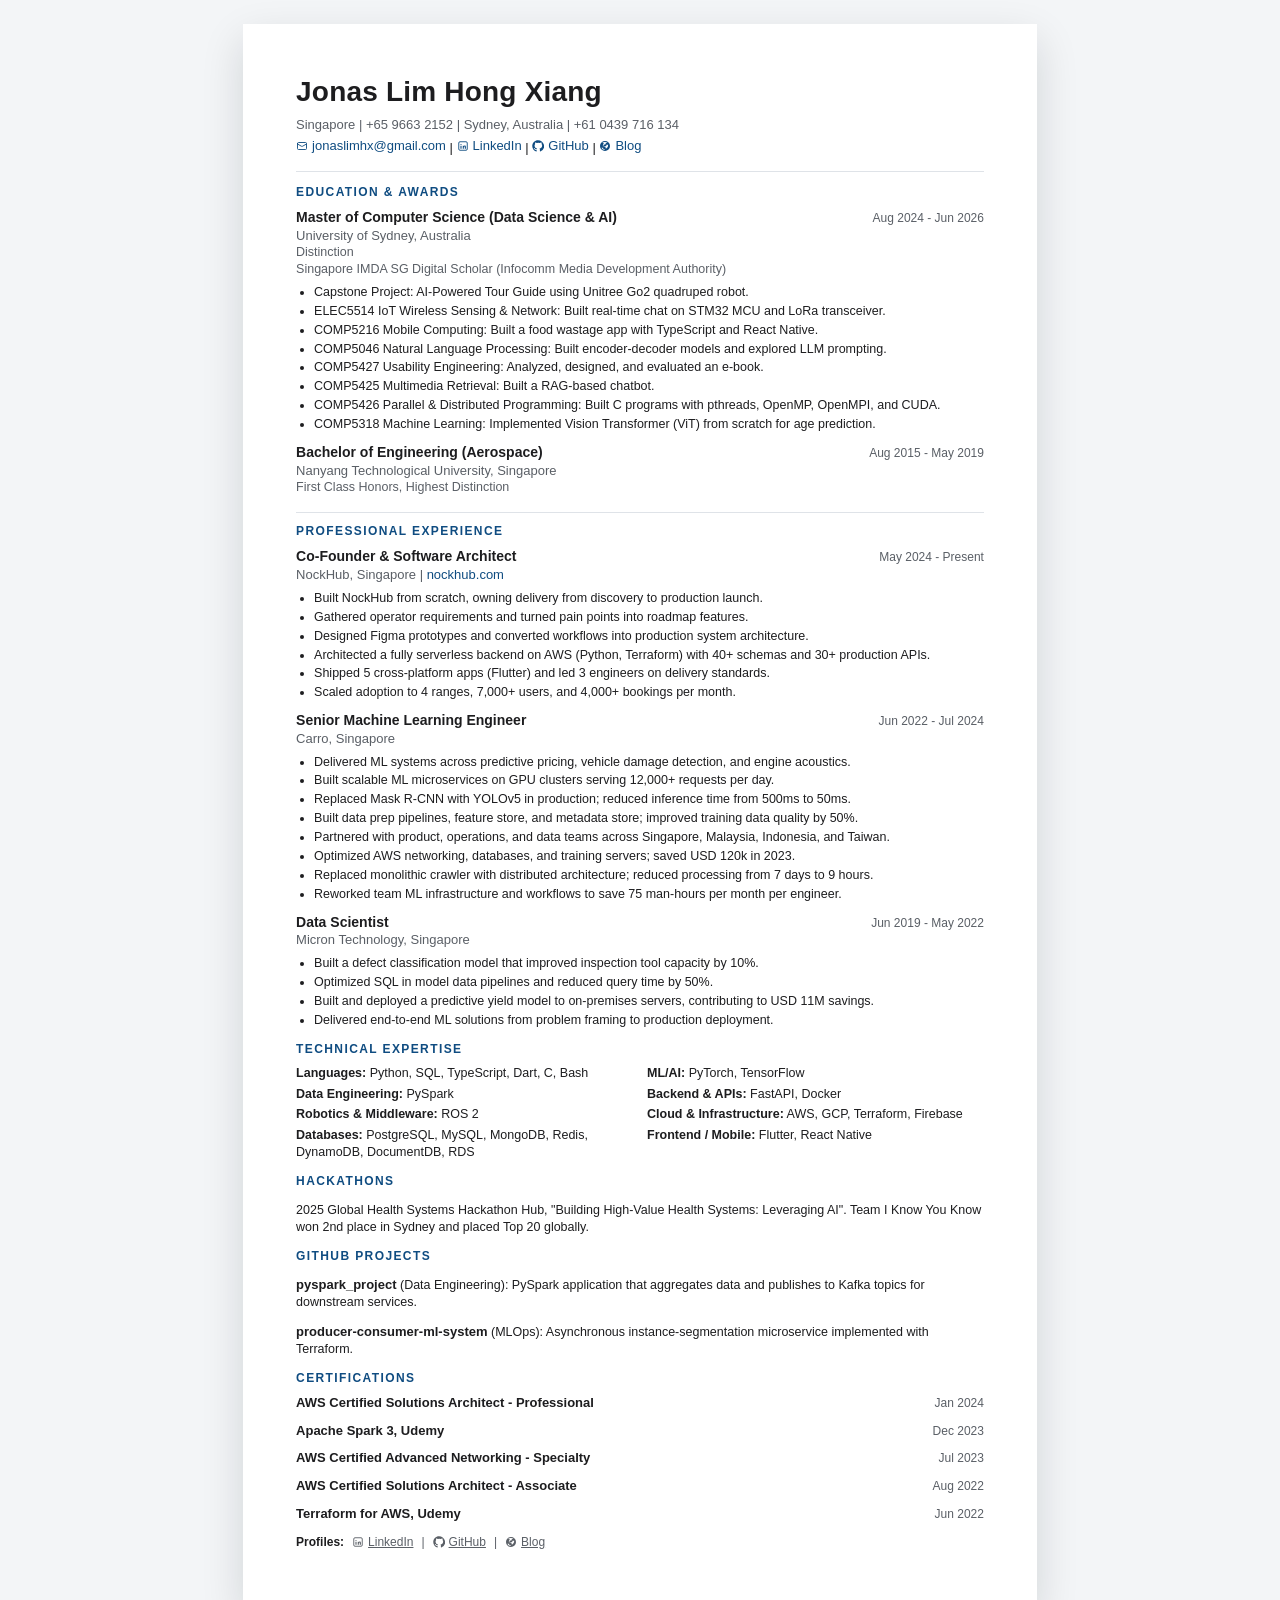
==== resume/index.html @ 03ac6a00 "Create print-ready HTML resume and update PDF export workflow" ====
<!doctype html>
<html lang="en">
  <head>
    <meta charset="UTF-8" />
    <meta name="viewport" content="width=device-width, initial-scale=1.0" />
    <title>Jonas Lim Hong Xiang - Resume</title>
    <style>
      :root {
        --ink: #1d1d1f;
        --muted: #5a5f66;
        --line: #dfe3e8;
        --accent: #0f4c81;
        --paper: #ffffff;
        --bg: #f3f5f7;
      }

      * {
        box-sizing: border-box;
      }

      body {
        margin: 0;
        padding: 24px;
        background: var(--bg);
        color: var(--ink);
        font-family: "Avenir Next", "Segoe UI", "Helvetica Neue", Arial, sans-serif;
        line-height: 1.35;
      }

      .page {
        width: 210mm;
        min-height: 297mm;
        margin: 0 auto;
        background: var(--paper);
        padding: 14mm;
        box-shadow: 0 16px 40px rgba(15, 20, 26, 0.14);
      }

      h1 {
        margin: 0;
        font-size: 28px;
        line-height: 1.1;
        letter-spacing: 0.2px;
      }

      .subline {
        margin-top: 8px;
        color: var(--muted);
        font-size: 13px;
      }

      .links {
        margin-top: 4px;
        font-size: 13px;
      }

      .links a {
        color: var(--accent);
        text-decoration: none;
      }

      .contact-link {
        display: inline-flex;
        align-items: center;
        gap: 4px;
      }

      .contact-link .icon {
        width: 12px;
        height: 12px;
        display: inline-block;
        color: currentColor;
      }

      .links a:hover {
        text-decoration: underline;
      }

      hr {
        border: 0;
        border-top: 1px solid var(--line);
        margin: 14px 0 12px;
      }

      section {
        margin-bottom: 12px;
      }

      .section-break {
        margin-top: 16px;
        padding-top: 10px;
        border-top: 1px solid var(--line);
      }

      h2 {
        margin: 0 0 8px;
        color: var(--accent);
        font-size: 12px;
        letter-spacing: 1.4px;
        text-transform: uppercase;
      }

      .entry {
        margin-bottom: 10px;
      }

      .entry-head {
        display: flex;
        justify-content: space-between;
        gap: 12px;
        align-items: baseline;
      }

      .role {
        font-weight: 700;
        font-size: 14px;
      }

      .org {
        color: var(--muted);
        font-weight: 500;
        font-size: 13px;
      }

      .org a {
        color: var(--accent);
        text-decoration: none;
      }

      .org a:hover {
        text-decoration: underline;
      }

      .date {
        font-size: 12px;
        color: var(--muted);
        white-space: nowrap;
      }

      ul {
        margin: 6px 0 0;
        padding-left: 18px;
      }

      li {
        margin: 2px 0;
        font-size: 12.5px;
      }

      .meta {
        font-size: 12.5px;
        color: var(--muted);
      }

      .skills-grid {
        display: grid;
        grid-template-columns: 1fr 1fr;
        gap: 4px 14px;
      }

      .skill-item {
        font-size: 12.5px;
      }

      .skill-item strong {
        font-weight: 700;
      }

      .project {
        margin-bottom: 8px;
        font-size: 12.5px;
      }

      .project strong {
        font-size: 13px;
      }

      .footer-links {
        margin-top: 8px;
        font-size: 12px;
        color: var(--muted);
      }

      .footer-links nav {
        display: flex;
        flex-wrap: wrap;
        align-items: center;
        gap: 8px;
      }

      .footer-label {
        font-weight: 600;
        color: var(--ink);
      }

      .footer-links .contact-link {
        color: var(--muted);
      }

      .certifications .role {
        font-size: 13px;
        font-weight: 600;
      }

      @page {
        size: A4;
        margin: 12mm;
      }

      @media print {
        body {
          background: #fff;
          padding: 0;
        }

        .page {
          width: auto;
          min-height: auto;
          margin: 0;
          padding: 0;
          box-shadow: none;
        }

        section,
        .entry {
          break-inside: avoid;
        }
      }
    </style>
  </head>
  <body>
    <main class="page">
      <header>
        <h1>Jonas Lim Hong Xiang</h1>
        <div class="subline">Singapore | +65 9663 2152 | Sydney, Australia | +61 0439 716 134</div>
        <div class="links">
          <a class="contact-link" href="mailto:jonaslimhx@gmail.com">
            <svg class="icon" viewBox="0 0 24 24" aria-hidden="true">
              <path
                d="M3 7a2 2 0 0 1 2-2h14a2 2 0 0 1 2 2v10a2 2 0 0 1-2 2H5a2 2 0 0 1-2-2V7Zm0 1 8.1 4.6a2 2 0 0 0 1.8 0L21 8"
                fill="none"
                stroke="currentColor"
                stroke-width="1.8"
                stroke-linecap="round"
                stroke-linejoin="round"
              />
            </svg>
            jonaslimhx@gmail.com
          </a>
          |
          <a class="contact-link" href="https://linkedin.com/in/jonaslimhx">
            <svg class="icon" viewBox="0 0 24 24" aria-hidden="true">
              <rect
                x="3.5"
                y="3.5"
                width="17"
                height="17"
                rx="2.5"
                fill="none"
                stroke="currentColor"
                stroke-width="1.8"
              />
              <circle cx="8" cy="9" r="1.2" fill="currentColor" />
              <path
                d="M6.9 11.3h2.2v6.1H6.9zM11.1 11.3h2.1v.9h.1c.3-.6 1-1.1 2-1.1 2.1 0 2.5 1.4 2.5 3.2v3.1h-2.2v-2.8c0-.7 0-1.5-.9-1.5s-1 .7-1 1.5v2.8h-2.2v-6.1z"
                fill="currentColor"
              />
            </svg>
            LinkedIn
          </a>
          |
          <a class="contact-link" href="https://github.com/jonaslinhx">
            <svg class="icon" viewBox="0 0 24 24" aria-hidden="true">
              <path fill="currentColor" d="M12 .5C5.65.5.5 5.7.5 12.1c0 5.1 3.3 9.4 7.9 10.9.6.1.8-.3.8-.6v-2.3c-3.2.7-3.9-1.4-3.9-1.4-.5-1.4-1.3-1.8-1.3-1.8-1.1-.8.1-.8.1-.8 1.2.1 1.9 1.3 1.9 1.3 1.1 1.9 2.9 1.3 3.6 1 .1-.8.4-1.3.7-1.6-2.5-.3-5.2-1.3-5.2-5.7 0-1.3.5-2.3 1.2-3.1-.1-.3-.5-1.5.1-3.1 0 0 1-.3 3.3 1.2a11.4 11.4 0 0 1 6 0c2.3-1.5 3.3-1.2 3.3-1.2.6 1.6.2 2.8.1 3.1.8.8 1.2 1.8 1.2 3.1 0 4.4-2.7 5.4-5.3 5.7.5.4.8 1.1.8 2.2v3.2c0 .3.2.7.8.6a11.6 11.6 0 0 0 7.9-10.9C23.5 5.7 18.3.5 12 .5Z"/>
            </svg>
            GitHub
          </a>
          |
          <a class="contact-link" href="https://jonaslinhx.github.io/profile">
            <svg class="icon" viewBox="0 0 24 24" aria-hidden="true">
              <path fill="currentColor" d="M12 2a10 10 0 1 0 .001 20.001A10 10 0 0 0 12 2Zm0 2c1.9 0 3.6.7 5 1.8h-1.6c-1.4 0-2.6 1.2-2.6 2.6v.6h-1.6a2.4 2.4 0 0 0-2.4 2.4V13h-1V9.9c0-.8.4-1.6 1.1-2l1.2-.8C9 6.8 8.3 6 7.3 6h-1A8 8 0 0 1 12 4Zm0 16a8 8 0 0 1-7.2-4.5h3.6v1.4c0 .9.7 1.6 1.6 1.6h1.6v1.5h.4Zm2-2.5h-.4v-1.4a2.1 2.1 0 0 0-2.1-2.1h-.7v-1.6h2.3a1.6 1.6 0 0 0 1.6-1.6v-.6c0-.3.3-.6.6-.6h3a8 8 0 0 1-4.3 7.9Z"/>
            </svg>
            Blog
          </a>
        </div>
      </header>

      <hr />

      <section>
        <h2>Education & Awards</h2>
        <div class="entry">
          <div class="entry-head">
            <div>
              <div class="role">Master of Computer Science (Data Science & AI)</div>
              <div class="org">University of Sydney, Australia</div>
            </div>
            <div class="date">Aug 2024 - Jun 2026</div>
          </div>
          <div class="meta">Distinction</div>
          <div class="meta">Singapore IMDA SG Digital Scholar (Infocomm Media Development Authority)</div>
          <ul>
            <li>Capstone Project: AI-Powered Tour Guide using Unitree Go2 quadruped robot.</li>
            <li>ELEC5514 IoT Wireless Sensing & Network: Built real-time chat on STM32 MCU and LoRa transceiver.</li>
            <li>COMP5216 Mobile Computing: Built a food wastage app with TypeScript and React Native.</li>
            <li>COMP5046 Natural Language Processing: Built encoder-decoder models and explored LLM prompting.</li>
            <li>COMP5427 Usability Engineering: Analyzed, designed, and evaluated an e-book.</li>
            <li>COMP5425 Multimedia Retrieval: Built a RAG-based chatbot.</li>
            <li>COMP5426 Parallel & Distributed Programming: Built C programs with pthreads, OpenMP, OpenMPI, and CUDA.</li>
            <li>COMP5318 Machine Learning: Implemented Vision Transformer (ViT) from scratch for age prediction.</li>
          </ul>
        </div>

        <div class="entry">
          <div class="entry-head">
            <div>
              <div class="role">Bachelor of Engineering (Aerospace)</div>
              <div class="org">Nanyang Technological University, Singapore</div>
            </div>
            <div class="date">Aug 2015 - May 2019</div>
          </div>
          <div class="meta">First Class Honors, Highest Distinction</div>
        </div>
      </section>

      <section class="section-break">
        <h2>Professional Experience</h2>

        <div class="entry">
          <div class="entry-head">
            <div>
              <div class="role">Co-Founder &amp; Software Architect</div>
              <div class="org">NockHub, Singapore | <a href="https://www.nockhub.com">nockhub.com</a></div>
            </div>
            <div class="date">May 2024 - Present</div>
          </div>
          <ul>
            <li>Built NockHub from scratch, owning delivery from discovery to production launch.</li>
            <li>Gathered operator requirements and turned pain points into roadmap features.</li>
            <li>Designed Figma prototypes and converted workflows into production system architecture.</li>
            <li>Architected a fully serverless backend on AWS (Python, Terraform) with 40+ schemas and 30+ production APIs.</li>
            <li>Shipped 5 cross-platform apps (Flutter) and led 3 engineers on delivery standards.</li>
            <li>Scaled adoption to 4 ranges, 7,000+ users, and 4,000+ bookings per month.</li>
          </ul>
        </div>

        <div class="entry">
          <div class="entry-head">
            <div>
              <div class="role">Senior Machine Learning Engineer</div>
              <div class="org">Carro, Singapore</div>
            </div>
            <div class="date">Jun 2022 - Jul 2024</div>
          </div>
          <ul>
            <li>Delivered ML systems across predictive pricing, vehicle damage detection, and engine acoustics.</li>
            <li>Built scalable ML microservices on GPU clusters serving 12,000+ requests per day.</li>
            <li>Replaced Mask R-CNN with YOLOv5 in production; reduced inference time from 500ms to 50ms.</li>
            <li>Built data prep pipelines, feature store, and metadata store; improved training data quality by 50%.</li>
            <li>Partnered with product, operations, and data teams across Singapore, Malaysia, Indonesia, and Taiwan.</li>
            <li>Optimized AWS networking, databases, and training servers; saved USD 120k in 2023.</li>
            <li>Replaced monolithic crawler with distributed architecture; reduced processing from 7 days to 9 hours.</li>
            <li>Reworked team ML infrastructure and workflows to save 75 man-hours per month per engineer.</li>
          </ul>
        </div>

        <div class="entry">
          <div class="entry-head">
            <div>
              <div class="role">Data Scientist</div>
              <div class="org">Micron Technology, Singapore</div>
            </div>
            <div class="date">Jun 2019 - May 2022</div>
          </div>
          <ul>
            <li>Built a defect classification model that improved inspection tool capacity by 10%.</li>
            <li>Optimized SQL in model data pipelines and reduced query time by 50%.</li>
            <li>Built and deployed a predictive yield model to on-premises servers, contributing to USD 11M savings.</li>
            <li>Delivered end-to-end ML solutions from problem framing to production deployment.</li>
          </ul>
        </div>
      </section>

      <section>
        <h2>Technical Expertise</h2>
        <div class="skills-grid">
          <div class="skill-item"><strong>Languages:</strong> Python, SQL, TypeScript, Dart, C, Bash</div>
          <div class="skill-item"><strong>ML/AI:</strong> PyTorch, TensorFlow</div>
          <div class="skill-item"><strong>Data Engineering:</strong> PySpark</div>
          <div class="skill-item"><strong>Backend & APIs:</strong> FastAPI, Docker</div>
          <div class="skill-item"><strong>Robotics & Middleware:</strong> ROS 2</div>
          <div class="skill-item"><strong>Cloud & Infrastructure:</strong> AWS, GCP, Terraform, Firebase</div>
          <div class="skill-item"><strong>Databases:</strong> PostgreSQL, MySQL, MongoDB, Redis, DynamoDB, DocumentDB, RDS</div>
          <div class="skill-item"><strong>Frontend / Mobile:</strong> Flutter, React Native</div>
        </div>
      </section>

      <section>
        <h2>Hackathons</h2>
        <p class="project">
          2025 Global Health Systems Hackathon Hub, "Building High-Value Health Systems: Leveraging AI". Team I
          Know You Know won 2nd place in Sydney and placed Top 20 globally.
        </p>
      </section>

      <section>
        <h2>GitHub Projects</h2>
        <p class="project">
          <strong>pyspark_project</strong> (Data Engineering): PySpark application that aggregates data and publishes
          to Kafka topics for downstream services.
        </p>
        <p class="project">
          <strong>producer-consumer-ml-system</strong> (MLOps): Asynchronous instance-segmentation microservice
          implemented with Terraform.
        </p>
      </section>

      <section class="certifications">
        <h2>Certifications</h2>
        <div class="entry">
          <div class="entry-head">
            <div class="role">AWS Certified Solutions Architect - Professional</div>
            <div class="date">Jan 2024</div>
          </div>
        </div>
        <div class="entry">
          <div class="entry-head">
            <div class="role">Apache Spark 3, Udemy</div>
            <div class="date">Dec 2023</div>
          </div>
        </div>
        <div class="entry">
          <div class="entry-head">
            <div class="role">AWS Certified Advanced Networking - Specialty</div>
            <div class="date">Jul 2023</div>
          </div>
        </div>
        <div class="entry">
          <div class="entry-head">
            <div class="role">AWS Certified Solutions Architect - Associate</div>
            <div class="date">Aug 2022</div>
          </div>
        </div>
        <div class="entry">
          <div class="entry-head">
            <div class="role">Terraform for AWS, Udemy</div>
            <div class="date">Jun 2022</div>
          </div>
        </div>
      </section>

      <footer class="footer-links">
        <nav aria-label="Online profiles">
          <span class="footer-label">Profiles:</span>
          <a class="contact-link" href="https://linkedin.com/in/jonaslimhx">
            <svg class="icon" viewBox="0 0 24 24" aria-hidden="true">
              <rect
                x="3.5"
                y="3.5"
                width="17"
                height="17"
                rx="2.5"
                fill="none"
                stroke="currentColor"
                stroke-width="1.8"
              />
              <circle cx="8" cy="9" r="1.2" fill="currentColor" />
              <path
                d="M6.9 11.3h2.2v6.1H6.9zM11.1 11.3h2.1v.9h.1c.3-.6 1-1.1 2-1.1 2.1 0 2.5 1.4 2.5 3.2v3.1h-2.2v-2.8c0-.7 0-1.5-.9-1.5s-1 .7-1 1.5v2.8h-2.2v-6.1z"
                fill="currentColor"
              />
            </svg>
            LinkedIn
          </a>
          <span>|</span>
          <a class="contact-link" href="https://github.com/jonaslinhx">
            <svg class="icon" viewBox="0 0 24 24" aria-hidden="true">
              <path fill="currentColor" d="M12 .5C5.65.5.5 5.7.5 12.1c0 5.1 3.3 9.4 7.9 10.9.6.1.8-.3.8-.6v-2.3c-3.2.7-3.9-1.4-3.9-1.4-.5-1.4-1.3-1.8-1.3-1.8-1.1-.8.1-.8.1-.8 1.2.1 1.9 1.3 1.9 1.3 1.1 1.9 2.9 1.3 3.6 1 .1-.8.4-1.3.7-1.6-2.5-.3-5.2-1.3-5.2-5.7 0-1.3.5-2.3 1.2-3.1-.1-.3-.5-1.5.1-3.1 0 0 1-.3 3.3 1.2a11.4 11.4 0 0 1 6 0c2.3-1.5 3.3-1.2 3.3-1.2.6 1.6.2 2.8.1 3.1.8.8 1.2 1.8 1.2 3.1 0 4.4-2.7 5.4-5.3 5.7.5.4.8 1.1.8 2.2v3.2c0 .3.2.7.8.6a11.6 11.6 0 0 0 7.9-10.9C23.5 5.7 18.3.5 12 .5Z"/>
            </svg>
            GitHub
          </a>
          <span>|</span>
          <a class="contact-link" href="https://jonaslinhx.github.io/profile">
            <svg class="icon" viewBox="0 0 24 24" aria-hidden="true">
              <path fill="currentColor" d="M12 2a10 10 0 1 0 .001 20.001A10 10 0 0 0 12 2Zm0 2c1.9 0 3.6.7 5 1.8h-1.6c-1.4 0-2.6 1.2-2.6 2.6v.6h-1.6a2.4 2.4 0 0 0-2.4 2.4V13h-1V9.9c0-.8.4-1.6 1.1-2l1.2-.8C9 6.8 8.3 6 7.3 6h-1A8 8 0 0 1 12 4Zm0 16a8 8 0 0 1-7.2-4.5h3.6v1.4c0 .9.7 1.6 1.6 1.6h1.6v1.5h.4Zm2-2.5h-.4v-1.4a2.1 2.1 0 0 0-2.1-2.1h-.7v-1.6h2.3a1.6 1.6 0 0 0 1.6-1.6v-.6c0-.3.3-.6.6-.6h3a8 8 0 0 1-4.3 7.9Z"/>
            </svg>
            Blog
          </a>
        </nav>
      </footer>
    </main>
  </body>
</html>
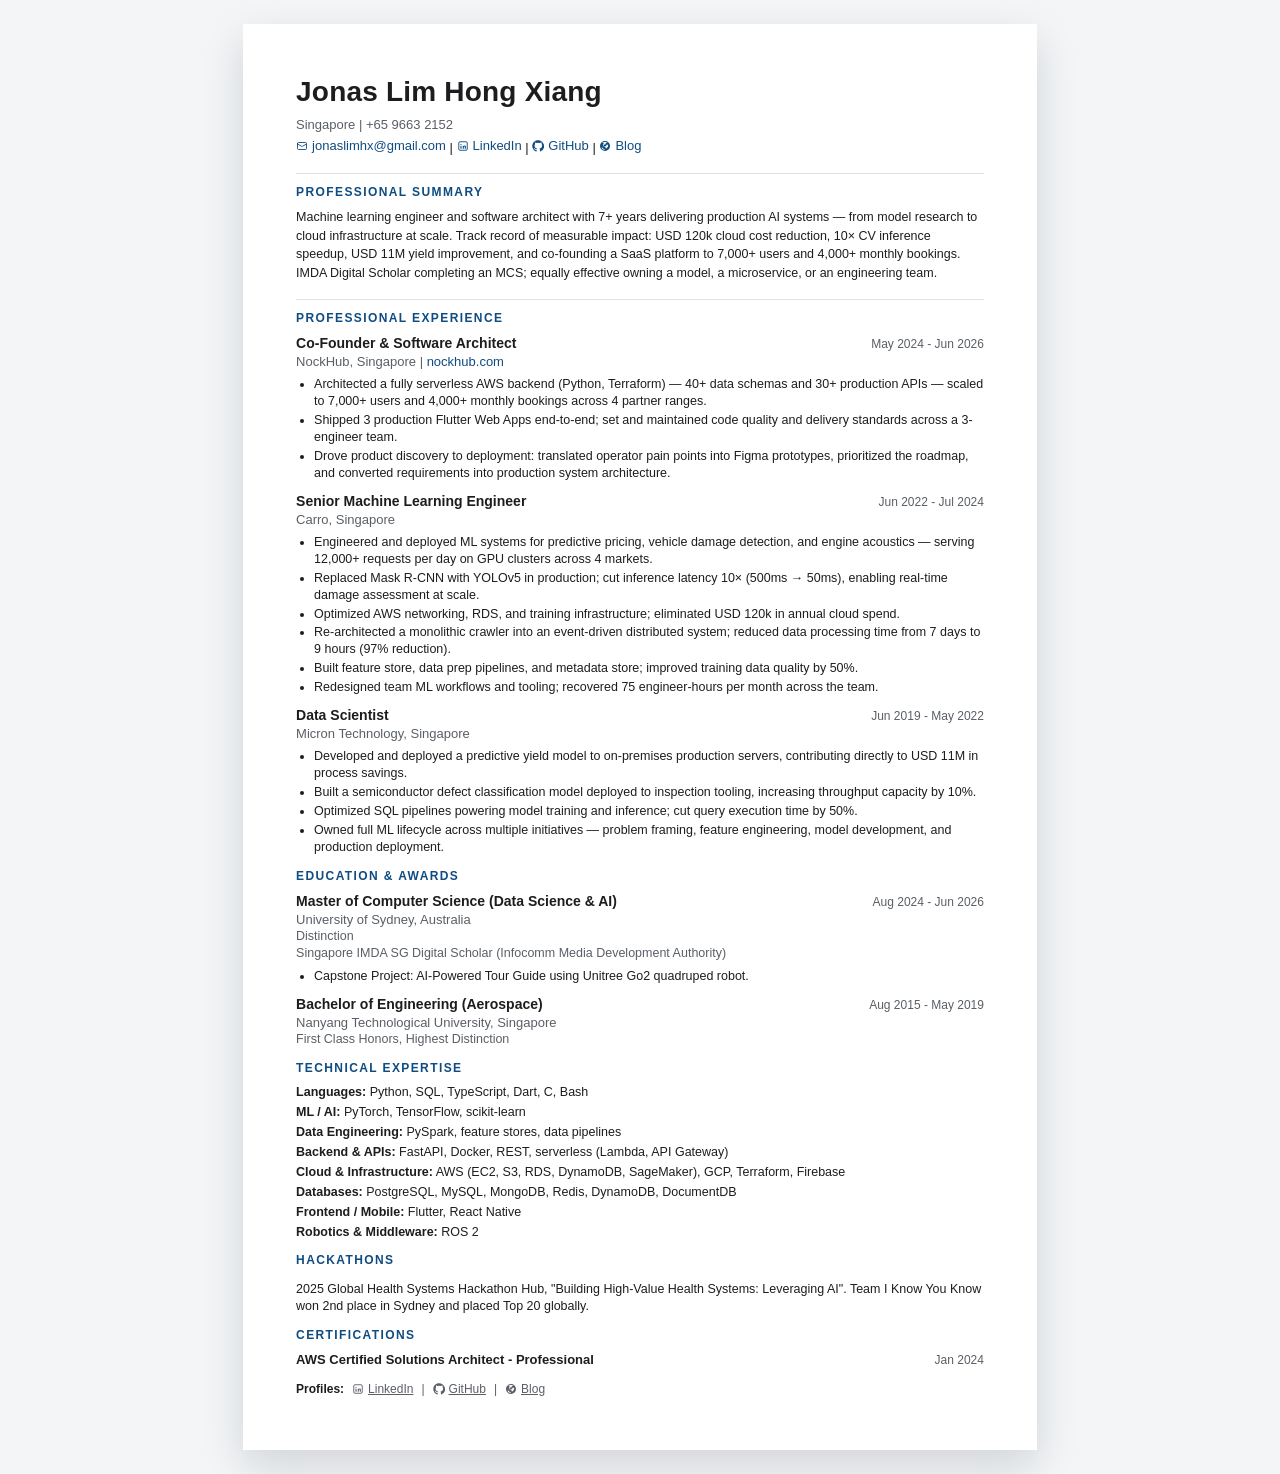
==== commit d1962a5c: "save" ====
--- a/resume/index.html
+++ b/resume/index.html
@@ -152,10 +152,16 @@
         color: var(--muted);
       }
 
-      .skills-grid {
-        display: grid;
-        grid-template-columns: 1fr 1fr;
-        gap: 4px 14px;
+      .summary-text {
+        margin: 0;
+        font-size: 12.5px;
+        line-height: 1.5;
+      }
+
+      .skills-list {
+        display: flex;
+        flex-direction: column;
+        gap: 3px;
       }
 
       .skill-item {
@@ -232,7 +238,7 @@
     <main class="page">
       <header>
         <h1>Jonas Lim Hong Xiang</h1>
-        <div class="subline">Singapore | +65 9663 2152 | Sydney, Australia | +61 0439 716 134</div>
+        <div class="subline">Singapore | +65 9663 2152</div>
         <div class="links">
           <a class="contact-link" href="mailto:jonaslimhx@gmail.com">
             <svg class="icon" viewBox="0 0 24 24" aria-hidden="true">
@@ -285,7 +291,63 @@
         </div>
       </header>
 
-      <hr />
+      <section class="section-break">
+        <h2>Professional Summary</h2>
+        <p class="summary-text">Machine learning engineer and software architect with 7+ years delivering production AI systems — from model research to cloud infrastructure at scale. Track record of measurable impact: USD 120k cloud cost reduction, 10&times; CV inference speedup, USD 11M yield improvement, and co-founding a SaaS platform to 7,000+ users and 4,000+ monthly bookings. IMDA Digital Scholar completing an MCS; equally effective owning a model, a microservice, or an engineering team.</p>
+      </section>
+
+      <section class="section-break">
+        <h2>Professional Experience</h2>
+
+        <div class="entry">
+          <div class="entry-head">
+            <div>
+              <div class="role">Co-Founder &amp; Software Architect</div>
+              <div class="org">NockHub, Singapore | <a href="https://www.nockhub.com">nockhub.com</a></div>
+            </div>
+            <div class="date">May 2024 - Jun 2026</div>
+          </div>
+          <ul>
+            <li>Architected a fully serverless AWS backend (Python, Terraform) — 40+ data schemas and 30+ production APIs — scaled to 7,000+ users and 4,000+ monthly bookings across 4 partner ranges.</li>
+            <li>Shipped 3 production Flutter Web Apps end-to-end; set and maintained code quality and delivery standards across a 3-engineer team.</li>
+            <li>Drove product discovery to deployment: translated operator pain points into Figma prototypes, prioritized the roadmap, and converted requirements into production system architecture.</li>
+          </ul>
+        </div>
+
+        <div class="entry">
+          <div class="entry-head">
+            <div>
+              <div class="role">Senior Machine Learning Engineer</div>
+              <div class="org">Carro, Singapore</div>
+            </div>
+            <div class="date">Jun 2022 - Jul 2024</div>
+          </div>
+          <ul>
+            <li>Engineered and deployed ML systems for predictive pricing, vehicle damage detection, and engine acoustics — serving 12,000+ requests per day on GPU clusters across 4 markets.</li>
+            <li>Replaced Mask R-CNN with YOLOv5 in production; cut inference latency 10&times; (500ms &rarr; 50ms), enabling real-time damage assessment at scale.</li>
+            <li>Optimized AWS networking, RDS, and training infrastructure; eliminated USD 120k in annual cloud spend.</li>
+            <li>Re-architected a monolithic crawler into an event-driven distributed system; reduced data processing time from 7 days to 9 hours (97% reduction).</li>
+            <li>Built feature store, data prep pipelines, and metadata store; improved training data quality by 50%.</li>
+            <li>Redesigned team ML workflows and tooling; recovered 75 engineer-hours per month across the team.</li>
+          </ul>
+        </div>
+
+        <div class="entry">
+          <div class="entry-head">
+            <div>
+              <div class="role">Data Scientist</div>
+              <div class="org">Micron Technology, Singapore</div>
+            </div>
+            <div class="date">Jun 2019 - May 2022</div>
+          </div>
+          <ul>
+            <li>Developed and deployed a predictive yield model to on-premises production servers, contributing directly to USD 11M in process savings.</li>
+            <li>Built a semiconductor defect classification model deployed to inspection tooling, increasing throughput capacity by 10%.</li>
+            <li>Optimized SQL pipelines powering model training and inference; cut query execution time by 50%.</li>
+            <li>Owned full ML lifecycle across multiple initiatives — problem framing, feature engineering, model development, and production deployment.</li>
+          </ul>
+        </div>
+      </section>
 
       <section>
         <h2>Education & Awards</h2>
@@ -301,13 +363,6 @@
           <div class="meta">Singapore IMDA SG Digital Scholar (Infocomm Media Development Authority)</div>
           <ul>
             <li>Capstone Project: AI-Powered Tour Guide using Unitree Go2 quadruped robot.</li>
-            <li>ELEC5514 IoT Wireless Sensing & Network: Built real-time chat on STM32 MCU and LoRa transceiver.</li>
-            <li>COMP5216 Mobile Computing: Built a food wastage app with TypeScript and React Native.</li>
-            <li>COMP5046 Natural Language Processing: Built encoder-decoder models and explored LLM prompting.</li>
-            <li>COMP5427 Usability Engineering: Analyzed, designed, and evaluated an e-book.</li>
-            <li>COMP5425 Multimedia Retrieval: Built a RAG-based chatbot.</li>
-            <li>COMP5426 Parallel & Distributed Programming: Built C programs with pthreads, OpenMP, OpenMPI, and CUDA.</li>
-            <li>COMP5318 Machine Learning: Implemented Vision Transformer (ViT) from scratch for age prediction.</li>
           </ul>
         </div>
 
@@ -323,75 +378,17 @@
         </div>
       </section>
 
-      <section class="section-break">
-        <h2>Professional Experience</h2>
-
-        <div class="entry">
-          <div class="entry-head">
-            <div>
-              <div class="role">Co-Founder &amp; Software Architect</div>
-              <div class="org">NockHub, Singapore | <a href="https://www.nockhub.com">nockhub.com</a></div>
-            </div>
-            <div class="date">May 2024 - Present</div>
-          </div>
-          <ul>
-            <li>Built NockHub from scratch, owning delivery from discovery to production launch.</li>
-            <li>Gathered operator requirements and turned pain points into roadmap features.</li>
-            <li>Designed Figma prototypes and converted workflows into production system architecture.</li>
-            <li>Architected a fully serverless backend on AWS (Python, Terraform) with 40+ schemas and 30+ production APIs.</li>
-            <li>Shipped 5 cross-platform apps (Flutter) and led 3 engineers on delivery standards.</li>
-            <li>Scaled adoption to 4 ranges, 7,000+ users, and 4,000+ bookings per month.</li>
-          </ul>
-        </div>
-
-        <div class="entry">
-          <div class="entry-head">
-            <div>
-              <div class="role">Senior Machine Learning Engineer</div>
-              <div class="org">Carro, Singapore</div>
-            </div>
-            <div class="date">Jun 2022 - Jul 2024</div>
-          </div>
-          <ul>
-            <li>Delivered ML systems across predictive pricing, vehicle damage detection, and engine acoustics.</li>
-            <li>Built scalable ML microservices on GPU clusters serving 12,000+ requests per day.</li>
-            <li>Replaced Mask R-CNN with YOLOv5 in production; reduced inference time from 500ms to 50ms.</li>
-            <li>Built data prep pipelines, feature store, and metadata store; improved training data quality by 50%.</li>
-            <li>Partnered with product, operations, and data teams across Singapore, Malaysia, Indonesia, and Taiwan.</li>
-            <li>Optimized AWS networking, databases, and training servers; saved USD 120k in 2023.</li>
-            <li>Replaced monolithic crawler with distributed architecture; reduced processing from 7 days to 9 hours.</li>
-            <li>Reworked team ML infrastructure and workflows to save 75 man-hours per month per engineer.</li>
-          </ul>
-        </div>
-
-        <div class="entry">
-          <div class="entry-head">
-            <div>
-              <div class="role">Data Scientist</div>
-              <div class="org">Micron Technology, Singapore</div>
-            </div>
-            <div class="date">Jun 2019 - May 2022</div>
-          </div>
-          <ul>
-            <li>Built a defect classification model that improved inspection tool capacity by 10%.</li>
-            <li>Optimized SQL in model data pipelines and reduced query time by 50%.</li>
-            <li>Built and deployed a predictive yield model to on-premises servers, contributing to USD 11M savings.</li>
-            <li>Delivered end-to-end ML solutions from problem framing to production deployment.</li>
-          </ul>
-        </div>
-      </section>
-
       <section>
         <h2>Technical Expertise</h2>
-        <div class="skills-grid">
+        <div class="skills-list">
           <div class="skill-item"><strong>Languages:</strong> Python, SQL, TypeScript, Dart, C, Bash</div>
-          <div class="skill-item"><strong>ML/AI:</strong> PyTorch, TensorFlow</div>
-          <div class="skill-item"><strong>Data Engineering:</strong> PySpark</div>
-          <div class="skill-item"><strong>Backend & APIs:</strong> FastAPI, Docker</div>
-          <div class="skill-item"><strong>Robotics & Middleware:</strong> ROS 2</div>
-          <div class="skill-item"><strong>Cloud & Infrastructure:</strong> AWS, GCP, Terraform, Firebase</div>
-          <div class="skill-item"><strong>Databases:</strong> PostgreSQL, MySQL, MongoDB, Redis, DynamoDB, DocumentDB, RDS</div>
+          <div class="skill-item"><strong>ML / AI:</strong> PyTorch, TensorFlow, scikit-learn</div>
+          <div class="skill-item"><strong>Data Engineering:</strong> PySpark, feature stores, data pipelines</div>
+          <div class="skill-item"><strong>Backend &amp; APIs:</strong> FastAPI, Docker, REST, serverless (Lambda, API Gateway)</div>
+          <div class="skill-item"><strong>Cloud &amp; Infrastructure:</strong> AWS (EC2, S3, RDS, DynamoDB, SageMaker), GCP, Terraform, Firebase</div>
+          <div class="skill-item"><strong>Databases:</strong> PostgreSQL, MySQL, MongoDB, Redis, DynamoDB, DocumentDB</div>
           <div class="skill-item"><strong>Frontend / Mobile:</strong> Flutter, React Native</div>
+          <div class="skill-item"><strong>Robotics &amp; Middleware:</strong> ROS 2</div>
         </div>
       </section>
 
@@ -403,48 +400,12 @@
         </p>
       </section>
 
-      <section>
-        <h2>GitHub Projects</h2>
-        <p class="project">
-          <strong>pyspark_project</strong> (Data Engineering): PySpark application that aggregates data and publishes
-          to Kafka topics for downstream services.
-        </p>
-        <p class="project">
-          <strong>producer-consumer-ml-system</strong> (MLOps): Asynchronous instance-segmentation microservice
-          implemented with Terraform.
-        </p>
-      </section>
-
-      <section class="certifications">
+<section class="certifications">
         <h2>Certifications</h2>
         <div class="entry">
           <div class="entry-head">
             <div class="role">AWS Certified Solutions Architect - Professional</div>
             <div class="date">Jan 2024</div>
-          </div>
-        </div>
-        <div class="entry">
-          <div class="entry-head">
-            <div class="role">Apache Spark 3, Udemy</div>
-            <div class="date">Dec 2023</div>
-          </div>
-        </div>
-        <div class="entry">
-          <div class="entry-head">
-            <div class="role">AWS Certified Advanced Networking - Specialty</div>
-            <div class="date">Jul 2023</div>
-          </div>
-        </div>
-        <div class="entry">
-          <div class="entry-head">
-            <div class="role">AWS Certified Solutions Architect - Associate</div>
-            <div class="date">Aug 2022</div>
-          </div>
-        </div>
-        <div class="entry">
-          <div class="entry-head">
-            <div class="role">Terraform for AWS, Udemy</div>
-            <div class="date">Jun 2022</div>
           </div>
         </div>
       </section>
